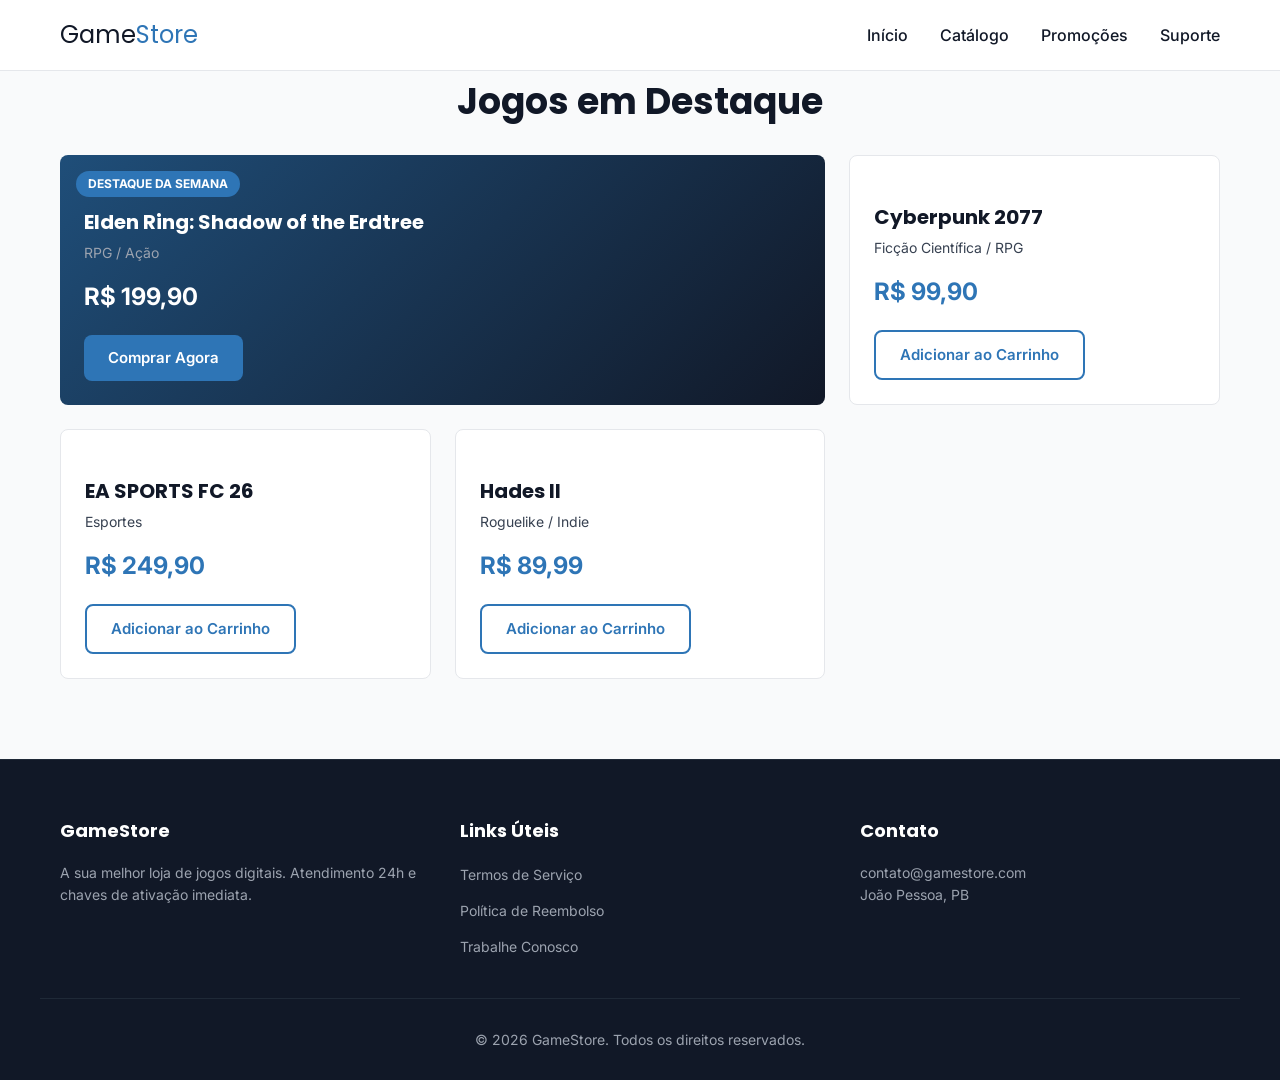
==== index.html @ 24c54e27 "mudei as cores e deixei mais responsivel" ====
<!DOCTYPE html>
<html lang="pt-BR">

<head>
    <meta charset="UTF-8">
    <meta name="viewport" content="width=device-width, initial-scale=1.0">
    <title>GameStore | Seus Jogos Favoritos</title>

    <link rel="preconnect" href="https://fonts.googleapis.com">
    <link rel="preconnect" href="https://fonts.gstatic.com" crossorigin>
    <link href="https://fonts.googleapis.com/css2?family=Inter:wght@400;500;700&family=Poppins:wght@700&display=swap"
        rel="stylesheet">

    <link rel="stylesheet" href="css/variables.css">
    <link rel="stylesheet" href="css/reset.css">
    <link rel="stylesheet" href="css/base.css">
    <link rel="stylesheet" href="css/layout.css">

    <link rel="stylesheet" href="css/components/btn.css">
    <link rel="stylesheet" href="css/components/navbar.css">
    <link rel="stylesheet" href="css/components/card.css">
    <link rel="stylesheet" href="css/components/footer.css">

    <link rel="stylesheet" href="css/utilities.css">
</head>

<body>

    <header class="header">
        <nav class="navbar">
            <a href="#" class="navbar__logo">Game<span>Store</span></a>

            <button class="navbar__toggle" aria-label="Abrir menu" aria-expanded="false">
                <span class="navbar__hamburger"></span>
            </button>

            <ul class="navbar__menu">
                <li class="navbar__item"><a href="#" class="navbar__link">Início</a></li>
                <li class="navbar__item"><a href="#" class="navbar__link">Catálogo</a></li>
                <li class="navbar__item"><a href="#" class="navbar__link">Promoções</a></li>
                <li class="navbar__item"><a href="#Suporte" class="navbar__link">Suporte</a></li>
            </ul>
        </nav>
    </header>

    <main class="main">
        <section class="section">
            <div class="section__container">
                <h2 class="section__title">Jogos em Destaque</h2>

                <div class="cards-grid">
                    <article class="card card--featured">
                        <div class="card__badge">Destaque da Semana</div>
                        <div class="card__content">
                            <img src="" alt="">
                            <h3 class="card__title">Elden Ring: Shadow of the Erdtree</h3>
                            <p class="card__category">RPG / Ação</p>
                            <p class="card__price">R$ 199,90</p>
                            <button class="btn btn--primary">Comprar Agora</button>
                        </div>
                    </article>

                    <article class="card">
                        <div class="card__content">
                            <h3 class="card__title">Cyberpunk 2077</h3>
                            <p class="card__category">Ficção Científica / RPG</p>
                            <p class="card__price">R$ 99,90</p>
                            <button class="btn btn--outline">Adicionar ao Carrinho</button>
                        </div>
                    </article>

                    <article class="card">
                        <div class="card__content">
                            <h3 class="card__title">EA SPORTS FC 26</h3>
                            <p class="card__category">Esportes</p>
                            <p class="card__price">R$ 249,90</p>
                            <button class="btn btn--outline">Adicionar ao Carrinho</button>
                        </div>
                    </article>

                    <article class="card">
                        <div class="card__content">
                            <h3 class="card__title">Hades II</h3>
                            <p class="card__category">Roguelike / Indie</p>
                            <p class="card__price">R$ 89,99</p>
                            <button class="btn btn--outline">Adicionar ao Carrinho</button>
                        </div>
                    </article>
                </div>
            </div>
        </section>
    </main>

    <footer class="footer">
        <div class="footer__container">
            <div class="footer__col">
                <h4 class="footer__title">GameStore</h4>
                <p class="footer__text">A sua melhor loja de jogos digitais. Atendimento 24h e chaves de ativação
                    imediata.</p>
            </div>
            <div class="footer__col">
                <h4 class="footer__title">Links Úteis</h4>
                <ul class="footer__list">
                    <li><a href="#" class="footer__link">Termos de Serviço</a></li>
                    <li><a href="#" class="footer__link">Política de Reembolso</a></li>
                    <li><a href="#" class="footer__link">Trabalhe Conosco</a></li>
                </ul>
            </div>
            <div id="Suporte" class="footer__col">
                <h4 class="footer__title">Contato</h4>
                <p class="footer__text">contato@gamestore.com</p>
                <p class="footer__text">João Pessoa, PB</p>
            </div>
        </div>
        <div class="footer__bottom">
            <p class="footer__copyright">&copy; <span id="year"></span> GameStore. Todos os direitos reservados.</p>
        </div>
    </footer>

    <script src="js/main.js"></script>
</body>

</html>
---- css/variables.css ----
:root {
    /* Cores Globais e Tokens de Design */
    --color-primary-500: #2E75B6;
    --color-primary-600: #1F4E79;
    --color-dark: #111827;
    --color-gray-100: #F9FAFB;
    --color-gray-200: #E5E7EB;
    --color-gray-700: #374151;
    --color-gray-400: #9CA3AF;
    
    /* Mapeamento Semântico (Default Light) */
    --color-bg-primary: #FFFFFF;
    --color-bg-secondary: var(--color-gray-100);
    --color-text-primary: var(--color-dark);
    --color-text-secondary: var(--color-gray-700);
    --color-border: var(--color-gray-200);
    
    /* Tipografia */
    --font-primary: 'Inter', sans-serif;
    --font-title: 'Poppins', sans-serif;
    
    /* Transições e Bordas */
    --radius-md: 8px;
    --transition-smooth: cubic-bezier(0.4, 0, 0.2, 1);
}

/* Suporte Automático ao Dark Mode */
@media (prefers-color-scheme: dark) {
    :root {
        --color-bg-primary: #111827;
        --color-bg-secondary: #1F2937;
        --color-text-primary: #F9FAFB;
        --color-text-secondary: #9CA3AF;
        --color-border: #374151;
    }
}
---- css/base.css ----
body {
    font-family: var(--font-primary);
    font-size: 1.6rem; /* 16px estável */
    line-height: 1.5;
}

h1, h2, h3, h4 {
    font-family: var(--font-title);
    font-weight: 700;
    line-height: 1.2;
}

.section {
    padding-block: clamp(4rem, 8vw, 8rem);
    background-color: var(--color-bg-secondary);
}

.section__title {
    font-size: clamp(2.4rem, 4vw, 3.6rem);
    margin-bottom: 3.2rem;
    text-align: center;
}
---- css/layout.css ----
/* Container de centralização */
.section__container {
    max-width: 1200px;
    margin-inline: auto;
    padding-inline: 2rem;
}

/* Grid Responsivo Mobile-First  */
.cards-grid {
    display: grid;
    grid-template-columns: 1fr;
    gap: 2.4rem;
}


@media (min-width: 768px) {
    .cards-grid {
        grid-template-columns: repeat(2, 1fr);
    }
}


@media (min-width: 1024px) {
    .cards-grid {
        grid-template-columns: repeat(3, 1fr);
    }
    
    /* Card em Destaque expande por 2 colunas no desktop */
    .card--featured {
        grid-column: span 2;
    }
}
---- css/components/btn.css ----
.btn {
    display: inline-block;
    padding: 1.2rem 2.4rem;
    font-size: 1.5rem;
    font-weight: 600;
    border-radius: var(--radius-md);
    cursor: pointer;
    text-align: center;
    transition: background-color 0.2s, transform 0.1s;
}

.btn:active {
    transform: scale(0.98);
}

/* Garantia de Acessibilidade Visual */
.btn:focus-visible {
    outline: 3px solid var(--color-primary-500);
    outline-offset: 2px;
}

/* Variante Primária */
.btn--primary {
    background-color: var(--color-primary-500);
    color: #FFFFFF;
}

.btn--primary:hover {
    background-color: var(--color-primary-600);
}

/* Variante Outline */
.btn--outline {
    border: 2px solid var(--color-primary-500);
    color: var(--color-primary-500);
}

.btn--outline:hover {
    background-color: var(--color-primary-500);
    color: #FFFFFF;
}
---- css/components/navbar.css ----
.header {
    position: fixed;
    top: 0;
    left: 0;
    width: 100%;
    z-index: 1000;
    background-color: var(--color-bg-primary);
    border-bottom: 1px solid var(--color-border);
    transition: padding 0.3s var(--transition-smooth), box-shadow 0.3s var(--transition-smooth);
}

/* Desafio Extra: Classe injetada no Scroll */
.header--scrolled {
    padding-block: 0.5rem;
    box-shadow: 0 10px 15px -3px rgba(0, 0, 0, 0.1);
}

.navbar {
    display: flex;
    justify-content: space-between;
    align-items: center;
    max-width: 1200px;
    height: 7rem;
    margin-inline: auto;
    padding-inline: 2rem;
}

.navbar__logo {
    font-family: var(--font-title);
    font-size: 2.4rem;
    color: var(--color-text-primary);
}

.navbar__logo span {
    color: var(--color-primary-500);
}

/* Menu Mobile em Estado Inicial Invisível */
.navbar__menu {
    position: absolute;
    top: 7rem;
    left: 0;
    width: 100%;
    background-color: var(--color-bg-primary);
    border-bottom: 1px solid var(--color-border);
    display: none;
    flex-direction: column;
    padding: 2rem;
    gap: 2rem;
}

/* Injeção via JS */
.navbar__menu--active {
    display: flex;
}

.navbar__link {
    font-weight: 500;
    font-size: 1.6rem;
    transition: color 0.2s;
}

.navbar__link:hover {
    color: var(--color-primary-500);
}

/* Botão Hamburger */
.navbar__toggle {
    display: block;
    cursor: pointer;
    padding: 1rem;
}

.navbar__hamburger {
    display: block;
    width: 24px;
    height: 2px;
    background-color: var(--color-text-primary);
    position: relative;
}

.navbar__hamburger::before,
.navbar__hamburger::after {
    content: '';
    position: absolute;
    width: 24px;
    height: 2px;
    background-color: var(--color-text-primary);
    left: 0;
}

.navbar__hamburger::before { top: -6px; }
.navbar__hamburger::after { top: 6px; }

/* Desktop Switch */
@media (min-width: 768px) {
    .navbar__toggle {
        display: none;
    }
    
    .navbar__menu {
        position: static;
        display: flex;
        flex-direction: row;
        width: auto;
        padding: 0;
        border: none;
        gap: 3.2rem;
    }
}
---- css/components/card.css ----
.card {
    background-color: var(--color-bg-primary);
    border: 1px solid var(--color-border);
    border-radius: var(--radius-md);
    padding: 2.4rem;
    position: relative;
    display: flex;
    flex-direction: column;
    justify-content: flex-end;
    min-height: 25rem;
    transition: transform 0.3s var(--transition-smooth), box-shadow 0.3s var(--transition-smooth);
}

.card:hover {
    transform: translateY(-5px);
    box-shadow: 0 20px 25px -5px rgba(0, 0, 0, 0.1), 0 10px 10px -5px rgba(0, 0, 0, 0.04);
}

/* Variante de Destaque */
.card--featured {
    background: linear-gradient(135deg, var(--color-primary-600), var(--color-dark));
    color: #FFFFFF;
    border: none;
}

.card__badge {
    position: absolute;
    top: 1.6rem;
    left: 1.6rem;
    background-color: var(--color-primary-500);
    color: #FFFFFF;
    padding: 0.4rem 1.2rem;
    font-size: 1.2rem;
    font-weight: 700;
    border-radius: 50px;
    text-transform: uppercase;
}

.card__title {
    font-size: 2rem;
    margin-bottom: 0.8rem;
}

.card__category {
    font-size: 1.4rem;
    color: var(--color-text-secondary);
    margin-bottom: 1.6rem;
}

.card--featured .card__category {
    color: var(--color-gray-400);
}

.card__price {
    font-size: 2.4rem;
    font-weight: 700;
    color: var(--color-primary-500);
    margin-bottom: 2rem;
}

.card--featured .card__price {
    color: #FFFFFF;
}
---- css/components/footer.css ----
.footer {
    background-color: #111827;
    color: var(--color-gray-400);
    padding-top: 6rem;
    padding-bottom: 3rem;
    border-top: 1px solid #1F2937;
}

.footer__container {
    display: grid;
    grid-template-columns: 1fr;
    gap: 4rem;
    max-width: 1200px;
    margin-inline: auto;
    padding-inline: 2rem;
    margin-bottom: 4rem;
}

.footer__title {
    color: #FFFFFF;
    font-size: 1.8rem;
    margin-bottom: 2rem;
}

.footer__text {
    font-size: 1.4rem;
    line-height: 1.6;
}

.footer__list {
    display: flex;
    flex-direction: column;
    gap: 1.2rem;
}

.footer__link {
    font-size: 1.4rem;
    transition: color 0.2s;
}

.footer__link:hover {
    color: #FFFFFF;
}

.footer__bottom {
    max-width: 1200px;
    margin-inline: auto;
    padding-inline: 2rem;
    padding-top: 3rem;
    border-top: 1px solid #1F2937;
    text-align: center;
    font-size: 1.4rem;
}

/* Distribuição Horizontal a partir do Tablet */
@media (min-width: 768px) {
    .footer__container {
        grid-template-columns: repeat(3, 1fr);
    }
}
---- css/utilities.css ----
.u-margin-bottom-sm { margin-bottom: 1.6rem ; }
.u-margin-bottom-md { margin-bottom: 3.2rem ; }
.u-text-center { text-align: center ; }
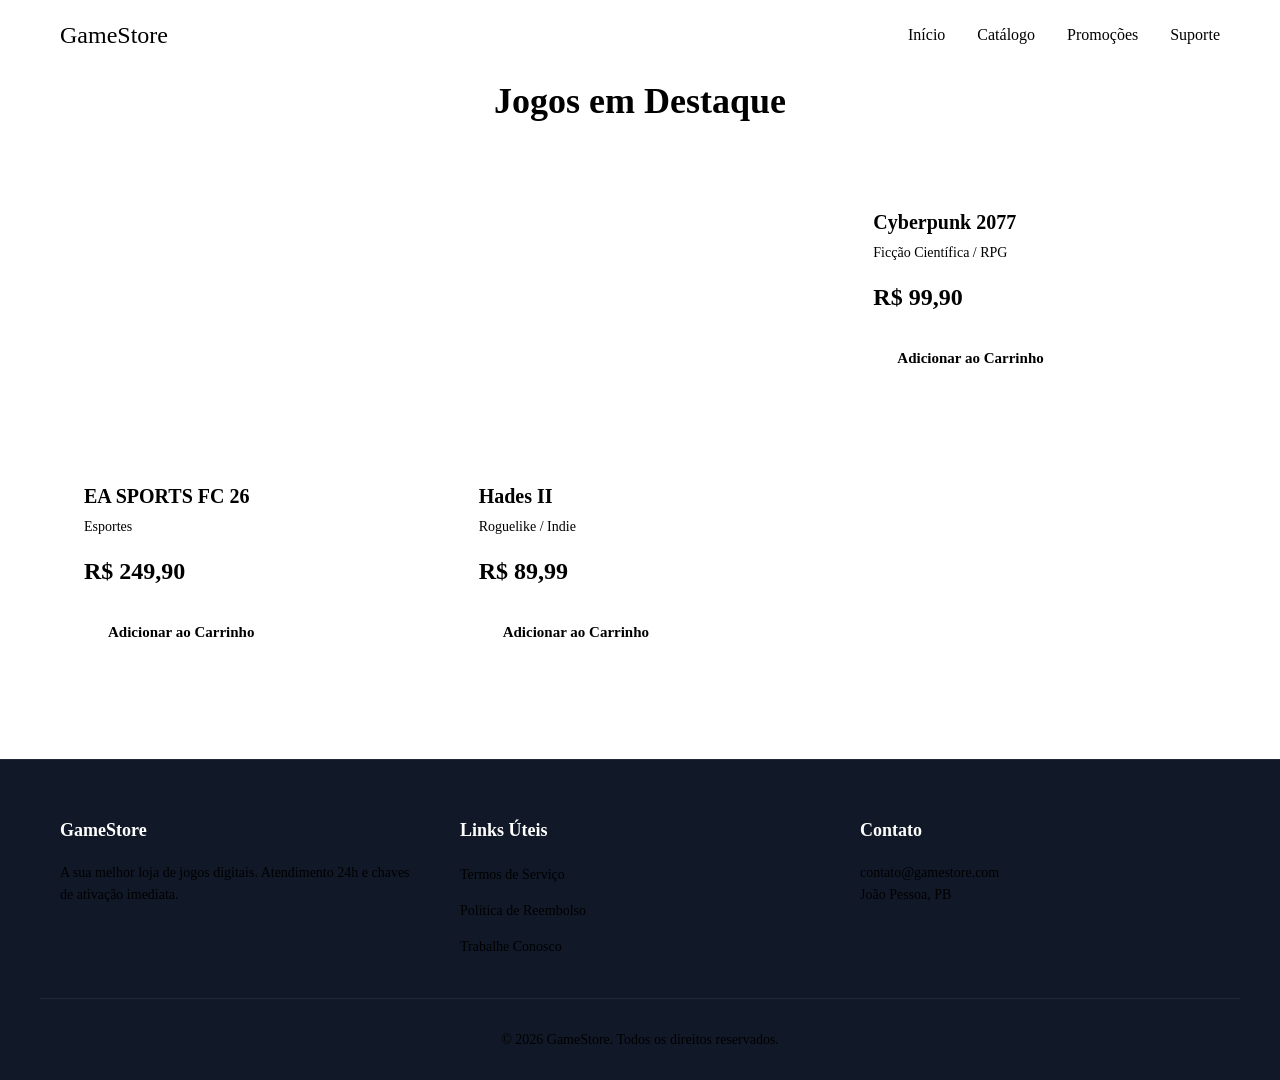
==== commit 14aefe47: "modulariza variáveis CSS em arquivos de design tokens" ====
--- a/index.html
+++ b/index.html
@@ -11,7 +11,7 @@
     <link href="https://fonts.googleapis.com/css2?family=Inter:wght@400;500;700&family=Poppins:wght@700&display=swap"
         rel="stylesheet">
 
-    <link rel="stylesheet" href="css/variables.css">
+    
     <link rel="stylesheet" href="css/reset.css">
     <link rel="stylesheet" href="css/base.css">
     <link rel="stylesheet" href="css/layout.css">
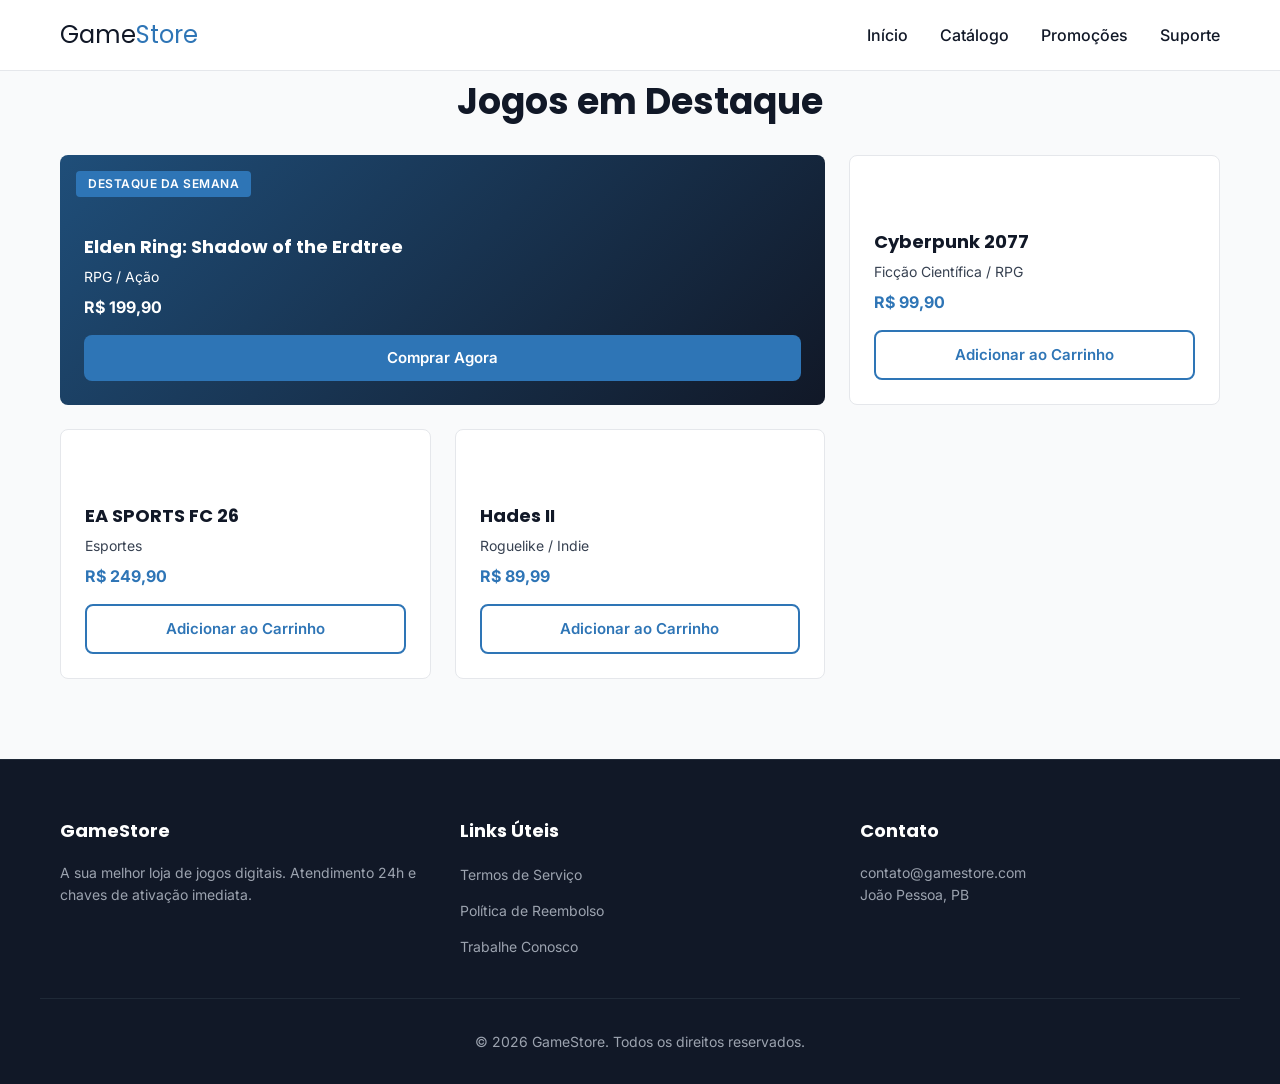
==== commit 20d995ed: "layout do  css refatorado" ====
--- a/index.html
+++ b/index.html
@@ -1,35 +1,32 @@
 <!DOCTYPE html>
 <html lang="pt-BR">
-
 <head>
     <meta charset="UTF-8">
     <meta name="viewport" content="width=device-width, initial-scale=1.0">
     <title>GameStore | Seus Jogos Favoritos</title>
-
+    
     <link rel="preconnect" href="https://fonts.googleapis.com">
     <link rel="preconnect" href="https://fonts.gstatic.com" crossorigin>
-    <link href="https://fonts.googleapis.com/css2?family=Inter:wght@400;500;700&family=Poppins:wght@700&display=swap"
-        rel="stylesheet">
+    <link href="https://fonts.googleapis.com/css2?family=Inter:wght@400;500;700&family=Poppins:wght@700&display=swap" rel="stylesheet">
 
-    
+    <link rel="stylesheet" href="css/variables.css">
     <link rel="stylesheet" href="css/reset.css">
     <link rel="stylesheet" href="css/base.css">
     <link rel="stylesheet" href="css/layout.css">
-
+    
     <link rel="stylesheet" href="css/components/btn.css">
     <link rel="stylesheet" href="css/components/navbar.css">
     <link rel="stylesheet" href="css/components/card.css">
     <link rel="stylesheet" href="css/components/footer.css">
-
+    
     <link rel="stylesheet" href="css/utilities.css">
 </head>
-
 <body>
 
     <header class="header">
         <nav class="navbar">
             <a href="#" class="navbar__logo">Game<span>Store</span></a>
-
+            
             <button class="navbar__toggle" aria-label="Abrir menu" aria-expanded="false">
                 <span class="navbar__hamburger"></span>
             </button>
@@ -47,12 +44,11 @@
         <section class="section">
             <div class="section__container">
                 <h2 class="section__title">Jogos em Destaque</h2>
-
+                
                 <div class="cards-grid">
                     <article class="card card--featured">
                         <div class="card__badge">Destaque da Semana</div>
                         <div class="card__content">
-                            <img src="" alt="">
                             <h3 class="card__title">Elden Ring: Shadow of the Erdtree</h3>
                             <p class="card__category">RPG / Ação</p>
                             <p class="card__price">R$ 199,90</p>
@@ -95,8 +91,7 @@
         <div class="footer__container">
             <div class="footer__col">
                 <h4 class="footer__title">GameStore</h4>
-                <p class="footer__text">A sua melhor loja de jogos digitais. Atendimento 24h e chaves de ativação
-                    imediata.</p>
+                <p class="footer__text">A sua melhor loja de jogos digitais. Atendimento 24h e chaves de ativação imediata.</p>
             </div>
             <div class="footer__col">
                 <h4 class="footer__title">Links Úteis</h4>
@@ -119,5 +114,4 @@
 
     <script src="js/main.js"></script>
 </body>
-
 </html>
--- a/css/variables.css
+++ b/css/variables.css
@@ -0,0 +1,82 @@
+
+
+:root {
+    /* --- TOKENS PRIMITIVOS (Uso Interno) --- */
+    --_color-blue-500: #2E75B6;
+    --_color-blue-600: #1F4E79;
+    --_color-dark-900: #111827;
+    --_color-dark-800: #1F2937;
+    
+    --_color-gray-100: #F9FAFB;
+    --_color-gray-200: #E5E7EB;
+    --_color-gray-400: #9CA3AF;
+    --_color-gray-700: #374151;
+    --_color-white: #FFFFFF;
+    
+    /* Escala de Raios de Borda (Border Radius) */
+    --_radius-sm: 4px;
+    --_radius-md: 8px;
+    --_radius-lg: 12px;
+
+    /* Transição Base */
+    --_transition-smooth: cubic-bezier(0.4, 0, 0.2, 1);
+
+
+    /* --- TOKENS SEMÂNTICOS (Contratos Visuais) --- */
+    
+    /* Cores de Marca e Ação */
+    --color-primary: var(--_color-blue-500);
+    --color-primary-hover: var(--_color-blue-600);
+    
+    /* Cores de Superfície (Backgrounds) */
+    --color-bg-primary: var(--_color-white);
+    --color-bg-secondary: var(--_color-gray-100);
+    --color-bg-footer: var(--_color-dark-900);
+    
+    /* Cores de Texto */
+    --color-text-primary: var(--_color-dark-900);
+    --color-text-secondary: var(--_color-gray-700);
+    --color-text-muted: var(--_color-gray-400);
+    --color-text-light: var(--_color-white);
+    
+    /* Elementos Visuais Globais */
+    --color-border: var(--_color-gray-200);
+    --color-border-footer: var(--_color-dark-800);
+    --radius-default: var(--_radius-md);
+    --radius-badge: var(--_radius-sm);
+    --transition-global: var(--_transition-smooth);
+
+
+    /* --- TOKENS DE ESPAÇAMENTO (Ritmo Baseado em 4px/8px) --- */
+    --space-1: 0.4rem;  /* 4px */
+    --space-2: 0.8rem;  /* 8px */
+    --space-3: 1.2rem;  /* 12px */
+    --space-4: 1.6rem;  /* 16px */
+    --space-5: 2.0rem;  /* 20px */
+    --space-6: 2.4rem;  /* 24px */
+    --space-8: 3.2rem;  /* 32px */
+    --space-10: 4.0rem; /* 40px */
+    --space-15: 6.0rem; /* 60px */
+
+
+    /* --- TOKENS DE TIPOGRAFIA --- */
+    --font-primary: 'Inter', sans-serif;
+    --font-title: 'Poppins', sans-serif;
+    
+    --font-size-xs: 1.2rem;
+    --font-size-sm: 1.4rem;
+    --font-size-base: 1.6rem;
+    --font-size-md: 1.8rem;
+    --font-size-lg: 2.4rem;
+}
+
+/* Suporte ao Dark Mode Automatizado via Tokens Semânticos */
+@media (prefers-color-scheme: dark) {
+    :root {
+        --color-bg-primary: var(--_color-dark-900);
+        --color-bg-secondary: var(--_color-dark-800);
+        --color-text-primary: var(--_color-gray-100);
+        --color-text-secondary: var(--_color-gray-400);
+        --color-border: var(--_color-gray-700);
+    }
+}
--- a/css/base.css
+++ b/css/base.css
@@ -1,6 +1,6 @@
 body {
     font-family: var(--font-primary);
-    font-size: 1.6rem; /* 16px estável */
+    font-size: var(--font-size-base);
     line-height: 1.5;
 }
 
@@ -17,6 +17,6 @@
 
 .section__title {
     font-size: clamp(2.4rem, 4vw, 3.6rem);
-    margin-bottom: 3.2rem;
+    margin-bottom: var(--space-8);
     text-align: center;
 }
--- a/css/layout.css
+++ b/css/layout.css
@@ -2,30 +2,30 @@
 .section__container {
     max-width: 1200px;
     margin-inline: auto;
-    padding-inline: 2rem;
+    padding-inline: var(--space-5);
 }
 
-/* Grid Responsivo Mobile-First  */
+/* Grid Responsivo Mobile-First */
 .cards-grid {
     display: grid;
     grid-template-columns: 1fr;
-    gap: 2.4rem;
+    gap: var(--space-6);
 }
 
-
+/* Tablet (>= 768px) */
 @media (min-width: 768px) {
     .cards-grid {
         grid-template-columns: repeat(2, 1fr);
     }
 }
 
-
+/* Desktop (>= 1024px) */
 @media (min-width: 1024px) {
     .cards-grid {
         grid-template-columns: repeat(3, 1fr);
     }
     
-    /* Card em Destaque expande por 2 colunas no desktop */
+    /* Card em Destaque expande por 2 colunas apenas no desktop */
     .card--featured {
         grid-column: span 2;
     }
--- a/css/components/btn.css
+++ b/css/components/btn.css
@@ -1,9 +1,9 @@
 .btn {
     display: inline-block;
-    padding: 1.2rem 2.4rem;
+    padding: var(--space-3) var(--space-6);
     font-size: 1.5rem;
     font-weight: 600;
-    border-radius: var(--radius-md);
+    border-radius: var(--radius-default);
     cursor: pointer;
     text-align: center;
     transition: background-color 0.2s, transform 0.1s;
@@ -15,27 +15,27 @@
 
 /* Garantia de Acessibilidade Visual */
 .btn:focus-visible {
-    outline: 3px solid var(--color-primary-500);
+    outline: 3px solid var(--color-primary);
     outline-offset: 2px;
 }
 
 /* Variante Primária */
 .btn--primary {
-    background-color: var(--color-primary-500);
-    color: #FFFFFF;
+    background-color: var(--color-primary);
+    color: var(--color-text-light);
 }
 
 .btn--primary:hover {
-    background-color: var(--color-primary-600);
+    background-color: var(--color-primary-hover);
 }
 
 /* Variante Outline */
 .btn--outline {
-    border: 2px solid var(--color-primary-500);
-    color: var(--color-primary-500);
+    border: 2px solid var(--color-primary);
+    color: var(--color-primary);
 }
 
 .btn--outline:hover {
-    background-color: var(--color-primary-500);
-    color: #FFFFFF;
+    background-color: var(--color-primary);
+    color: var(--color-text-light);
 }
--- a/css/components/navbar.css
+++ b/css/components/navbar.css
@@ -6,12 +6,11 @@
     z-index: 1000;
     background-color: var(--color-bg-primary);
     border-bottom: 1px solid var(--color-border);
-    transition: padding 0.3s var(--transition-smooth), box-shadow 0.3s var(--transition-smooth);
+    transition: padding 0.3s var(--transition-global), box-shadow 0.3s var(--transition-global);
 }
 
-/* Desafio Extra: Classe injetada no Scroll */
 .header--scrolled {
-    padding-block: 0.5rem;
+    padding-block: var(--space-1);
     box-shadow: 0 10px 15px -3px rgba(0, 0, 0, 0.1);
 }
 
@@ -22,20 +21,19 @@
     max-width: 1200px;
     height: 7rem;
     margin-inline: auto;
-    padding-inline: 2rem;
+    padding-inline: var(--space-5);
 }
 
 .navbar__logo {
     font-family: var(--font-title);
-    font-size: 2.4rem;
+    font-size: var(--font-size-lg);
     color: var(--color-text-primary);
 }
 
 .navbar__logo span {
-    color: var(--color-primary-500);
+    color: var(--color-primary);
 }
 
-/* Menu Mobile em Estado Inicial Invisível */
 .navbar__menu {
     position: absolute;
     top: 7rem;
@@ -45,30 +43,28 @@
     border-bottom: 1px solid var(--color-border);
     display: none;
     flex-direction: column;
-    padding: 2rem;
-    gap: 2rem;
+    padding: var(--space-5);
+    gap: var(--space-5);
 }
 
-/* Injeção via JS */
 .navbar__menu--active {
     display: flex;
 }
 
 .navbar__link {
     font-weight: 500;
-    font-size: 1.6rem;
+    font-size: var(--font-size-base);
     transition: color 0.2s;
 }
 
 .navbar__link:hover {
-    color: var(--color-primary-500);
+    color: var(--color-primary);
 }
 
-/* Botão Hamburger */
 .navbar__toggle {
     display: block;
     cursor: pointer;
-    padding: 1rem;
+    padding: var(--space-2);
 }
 
 .navbar__hamburger {
@@ -86,13 +82,13 @@
     width: 24px;
     height: 2px;
     background-color: var(--color-text-primary);
-    left: 0;
+    transition: transform 0.2s;
 }
 
-.navbar__hamburger::before { top: -6px; }
-.navbar__hamburger::after { top: 6px; }
+.navbar__hamburger::before { top: -8px; }
+.navbar__hamburger::after { bottom: -8px; }
 
-/* Desktop Switch */
+/* Desktop */
 @media (min-width: 768px) {
     .navbar__toggle {
         display: none;
@@ -103,8 +99,9 @@
         display: flex;
         flex-direction: row;
         width: auto;
+        background-color: transparent;
+        border-bottom: none;
         padding: 0;
-        border: none;
-        gap: 3.2rem;
+        gap: var(--space-8);
     }
 }
--- a/css/components/card.css
+++ b/css/components/card.css
@@ -1,14 +1,14 @@
 .card {
     background-color: var(--color-bg-primary);
     border: 1px solid var(--color-border);
-    border-radius: var(--radius-md);
-    padding: 2.4rem;
+    border-radius: var(--radius-default);
+    padding: var(--space-6);
     position: relative;
     display: flex;
     flex-direction: column;
     justify-content: flex-end;
     min-height: 25rem;
-    transition: transform 0.3s var(--transition-smooth), box-shadow 0.3s var(--transition-smooth);
+    transition: transform 0.3s var(--transition-global), box-shadow 0.3s var(--transition-global);
 }
 
 .card:hover {
@@ -18,46 +18,58 @@
 
 /* Variante de Destaque */
 .card--featured {
-    background: linear-gradient(135deg, var(--color-primary-600), var(--color-dark));
-    color: #FFFFFF;
+    background: linear-gradient(135deg, var(--color-primary-hover), var(--color-text-primary));
+    color: var(--color-text-light);
     border: none;
 }
 
 .card__badge {
     position: absolute;
-    top: 1.6rem;
-    left: 1.6rem;
-    background-color: var(--color-primary-500);
-    color: #FFFFFF;
-    padding: 0.4rem 1.2rem;
-    font-size: 1.2rem;
-    font-weight: 700;
-    border-radius: 50px;
+    top: var(--space-4);
+    left: var(--space-4);
+    background-color: var(--color-primary);
+    color: var(--color-text-light);
+    padding: var(--space-1) var(--space-3);
+    font-size: var(--font-size-xs);
+    font-weight: 600;
+    border-radius: var(--radius-badge);
     text-transform: uppercase;
+    letter-spacing: 0.5px;
+}
+
+.card__content {
+    display: flex;
+    flex-direction: column;
+    gap: var(--space-2);
 }
 
 .card__title {
-    font-size: 2rem;
-    margin-bottom: 0.8rem;
+    font-size: var(--font-size-md);
+    color: inherit;
+}
+
+/* Seletor condicional para ajustar a cor do texto caso o card não seja o destacado */
+.card:not(.card--featured) .card__title {
+    color: var(--color-text-primary);
 }
 
 .card__category {
-    font-size: 1.4rem;
-    color: var(--color-text-secondary);
-    margin-bottom: 1.6rem;
+    font-size: var(--font-size-sm);
 }
 
-.card--featured .card__category {
-    color: var(--color-gray-400);
+.card:not(.card--featured) .card__category {
+    color: var(--color-text-secondary);
 }
 
 .card__price {
-    font-size: 2.4rem;
+    font-size: var(--font-size-base);
     font-weight: 700;
-    color: var(--color-primary-500);
-    margin-bottom: 2rem;
 }
 
-.card--featured .card__price {
-    color: #FFFFFF;
+.card:not(.card--featured) .card__price {
+    color: var(--color-primary);
+}
+
+.card .btn {
+    margin-top: var(--space-2);
 }
--- a/css/components/footer.css
+++ b/css/components/footer.css
@@ -1,58 +1,60 @@
 .footer {
-    background-color: #111827;
-    color: var(--color-gray-400);
-    padding-top: 6rem;
-    padding-bottom: 3rem;
-    border-top: 1px solid #1F2937;
+    background-color: var(--color-bg-footer);
+    color: var(--color-text-muted);
+    padding-top: var(--space-15);
+    padding-bottom: var(--space-8);
+    border-top: 1px solid var(--color-border-footer);
 }
 
 .footer__container {
     display: grid;
     grid-template-columns: 1fr;
-    gap: 4rem;
+    gap: var(--space-10);
     max-width: 1200px;
     margin-inline: auto;
-    padding-inline: 2rem;
-    margin-bottom: 4rem;
+    padding-inline: var(--space-5);
+    margin-bottom: var(--space-10);
 }
 
 .footer__title {
-    color: #FFFFFF;
-    font-size: 1.8rem;
-    margin-bottom: 2rem;
+    color: var(--color-text-light);
+    font-size: var(--font-size-md);
+    margin-bottom: var(--space-5);
 }
 
 .footer__text {
-    font-size: 1.4rem;
+    font-size: var(--font-size-sm);
     line-height: 1.6;
 }
 
 .footer__list {
     display: flex;
     flex-direction: column;
-    gap: 1.2rem;
+    gap: var(--space-3);
 }
 
 .footer__link {
-    font-size: 1.4rem;
+    font-size: var(--font-size-sm);
     transition: color 0.2s;
 }
 
 .footer__link:hover {
-    color: #FFFFFF;
+    color: var(--color-text-light);
 }
 
 .footer__bottom {
     max-width: 1200px;
     margin-inline: auto;
-    padding-inline: 2rem;
-    padding-top: 3rem;
-    border-top: 1px solid #1F2937;
+    padding-inline: var(--space-5);
+    padding-top: var(--space-8);
+    border-top: 1px solid var(--color-border-footer);
     text-align: center;
-    font-size: 1.4rem;
 }
 
-/* Distribuição Horizontal a partir do Tablet */
+.footer__copyright {
+    font-size: var(--font-size-sm);
+}
+
 @media (min-width: 768px) {
     .footer__container {
         grid-template-columns: repeat(3, 1fr);
--- a/css/utilities.css
+++ b/css/utilities.css
@@ -1,3 +1,3 @@
-.u-margin-bottom-sm { margin-bottom: 1.6rem ; }
-.u-margin-bottom-md { margin-bottom: 3.2rem ; }
-.u-text-center { text-align: center ; }+.u-margin-bottom-sm { margin-bottom: var(--space-4) !important; }
+.u-margin-bottom-md { margin-bottom: var(--space-8) !important; }
+.u-text-center { text-align: center !important; }
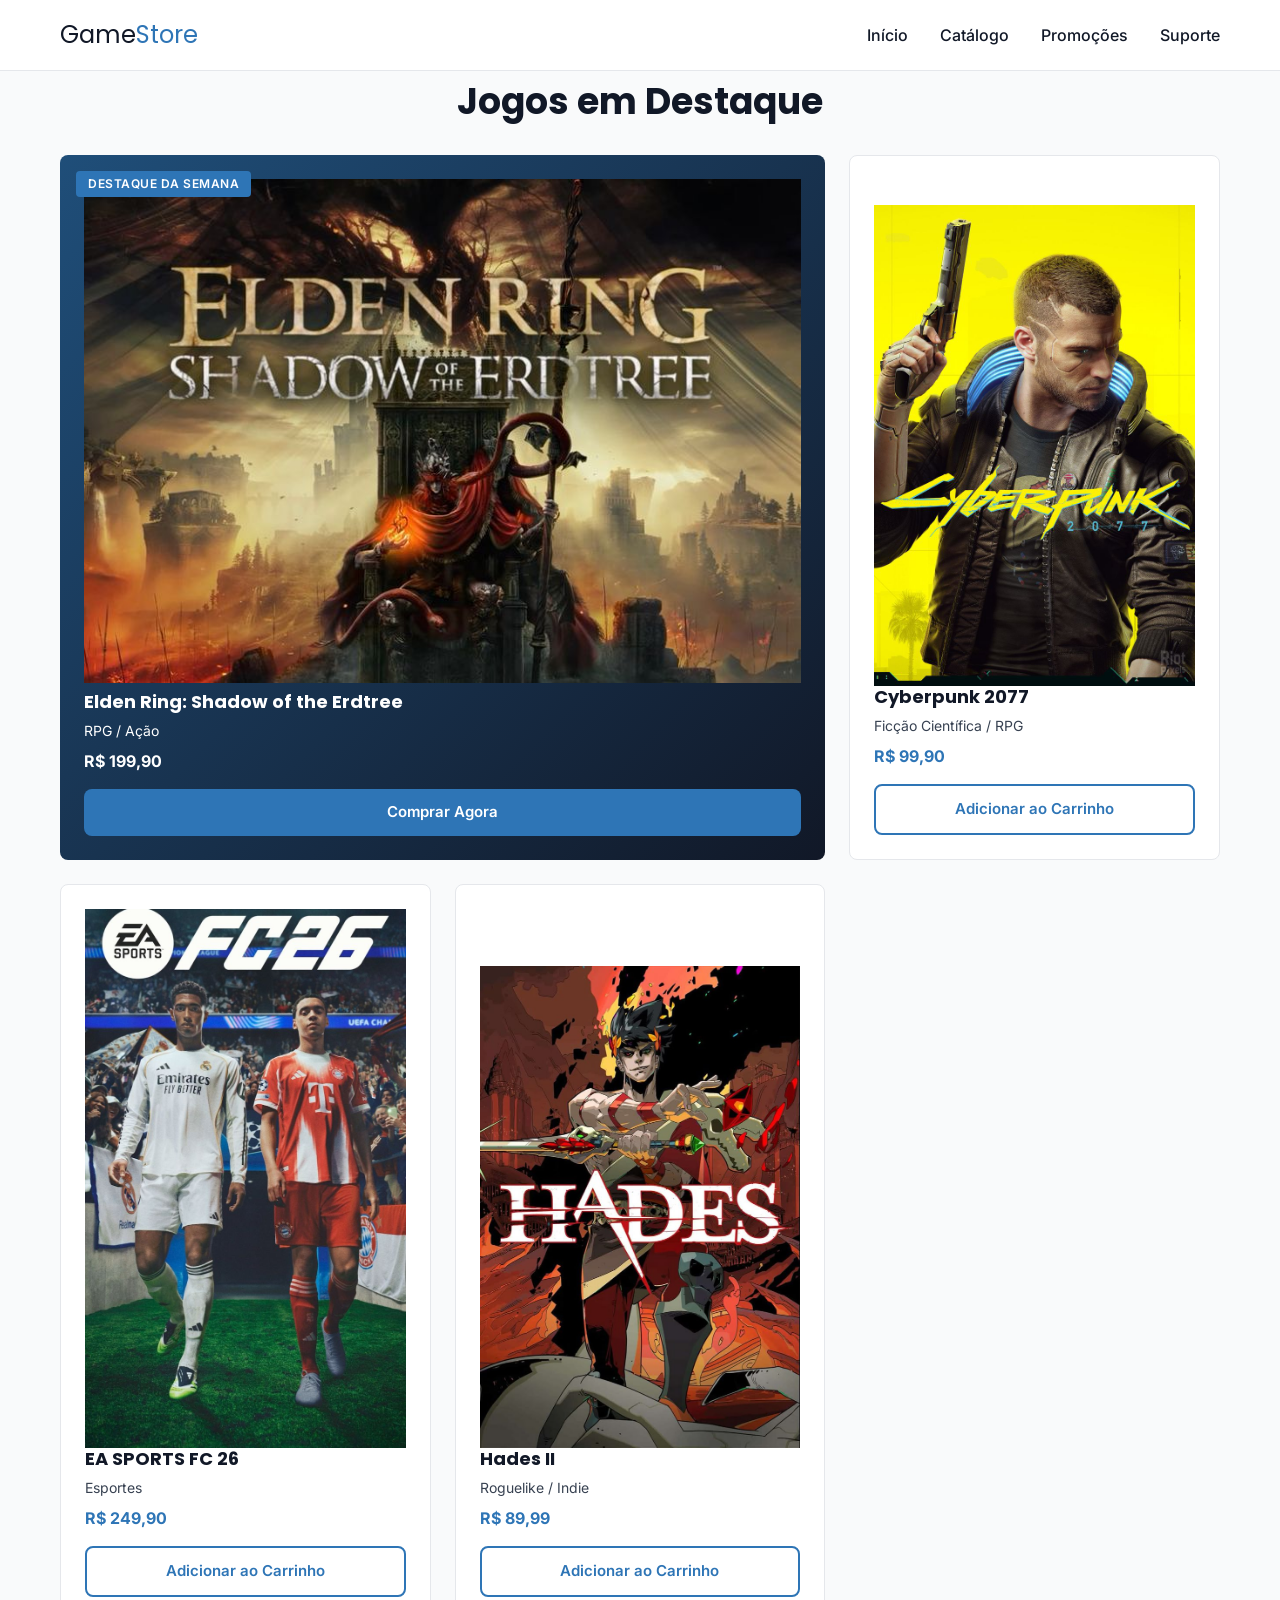
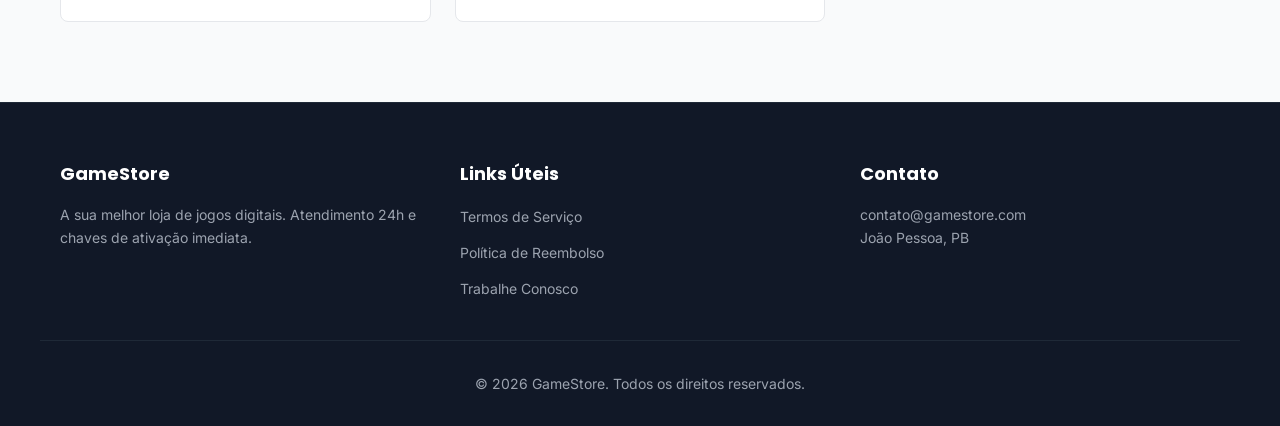
==== commit 49bcd923: "Adiciona as imagens dos cards" ====
--- a/index.html
+++ b/index.html
@@ -1,32 +1,35 @@
 <!DOCTYPE html>
 <html lang="pt-BR">
+
 <head>
     <meta charset="UTF-8">
     <meta name="viewport" content="width=device-width, initial-scale=1.0">
     <title>GameStore | Seus Jogos Favoritos</title>
-    
+
     <link rel="preconnect" href="https://fonts.googleapis.com">
     <link rel="preconnect" href="https://fonts.gstatic.com" crossorigin>
-    <link href="https://fonts.googleapis.com/css2?family=Inter:wght@400;500;700&family=Poppins:wght@700&display=swap" rel="stylesheet">
+    <link href="https://fonts.googleapis.com/css2?family=Inter:wght@400;500;700&family=Poppins:wght@700&display=swap"
+        rel="stylesheet">
 
     <link rel="stylesheet" href="css/variables.css">
     <link rel="stylesheet" href="css/reset.css">
     <link rel="stylesheet" href="css/base.css">
     <link rel="stylesheet" href="css/layout.css">
-    
+
     <link rel="stylesheet" href="css/components/btn.css">
     <link rel="stylesheet" href="css/components/navbar.css">
     <link rel="stylesheet" href="css/components/card.css">
     <link rel="stylesheet" href="css/components/footer.css">
-    
+
     <link rel="stylesheet" href="css/utilities.css">
 </head>
+
 <body>
 
     <header class="header">
         <nav class="navbar">
             <a href="#" class="navbar__logo">Game<span>Store</span></a>
-            
+
             <button class="navbar__toggle" aria-label="Abrir menu" aria-expanded="false">
                 <span class="navbar__hamburger"></span>
             </button>
@@ -44,11 +47,13 @@
         <section class="section">
             <div class="section__container">
                 <h2 class="section__title">Jogos em Destaque</h2>
-                
+
                 <div class="cards-grid">
                     <article class="card card--featured">
                         <div class="card__badge">Destaque da Semana</div>
+                        <img src="imagens/Shadow of the Erdtree (trailer).jpg" alt="Capa do Jogo Shadow">
                         <div class="card__content">
+                            <img src="" alt="">
                             <h3 class="card__title">Elden Ring: Shadow of the Erdtree</h3>
                             <p class="card__category">RPG / Ação</p>
                             <p class="card__price">R$ 199,90</p>
@@ -57,6 +62,7 @@
                     </article>
 
                     <article class="card">
+                         <img src="imagens/Cyberpunk 2077 (PC).jpg" alt="Capa do Jogo Cyberpunk 2077">
                         <div class="card__content">
                             <h3 class="card__title">Cyberpunk 2077</h3>
                             <p class="card__category">Ficção Científica / RPG</p>
@@ -66,6 +72,7 @@
                     </article>
 
                     <article class="card">
+                         <img src="imagens/download (1).jpg" alt="Capa do Jogo Eafc 26">
                         <div class="card__content">
                             <h3 class="card__title">EA SPORTS FC 26</h3>
                             <p class="card__category">Esportes</p>
@@ -75,6 +82,7 @@
                     </article>
 
                     <article class="card">
+                        <img src="imagens/Hades Poster.jpg" alt="Capa do Jogo Hades II">
                         <div class="card__content">
                             <h3 class="card__title">Hades II</h3>
                             <p class="card__category">Roguelike / Indie</p>
@@ -91,7 +99,8 @@
         <div class="footer__container">
             <div class="footer__col">
                 <h4 class="footer__title">GameStore</h4>
-                <p class="footer__text">A sua melhor loja de jogos digitais. Atendimento 24h e chaves de ativação imediata.</p>
+                <p class="footer__text">A sua melhor loja de jogos digitais. Atendimento 24h e chaves de ativação
+                    imediata.</p>
             </div>
             <div class="footer__col">
                 <h4 class="footer__title">Links Úteis</h4>
@@ -114,4 +123,5 @@
 
     <script src="js/main.js"></script>
 </body>
+
 </html>
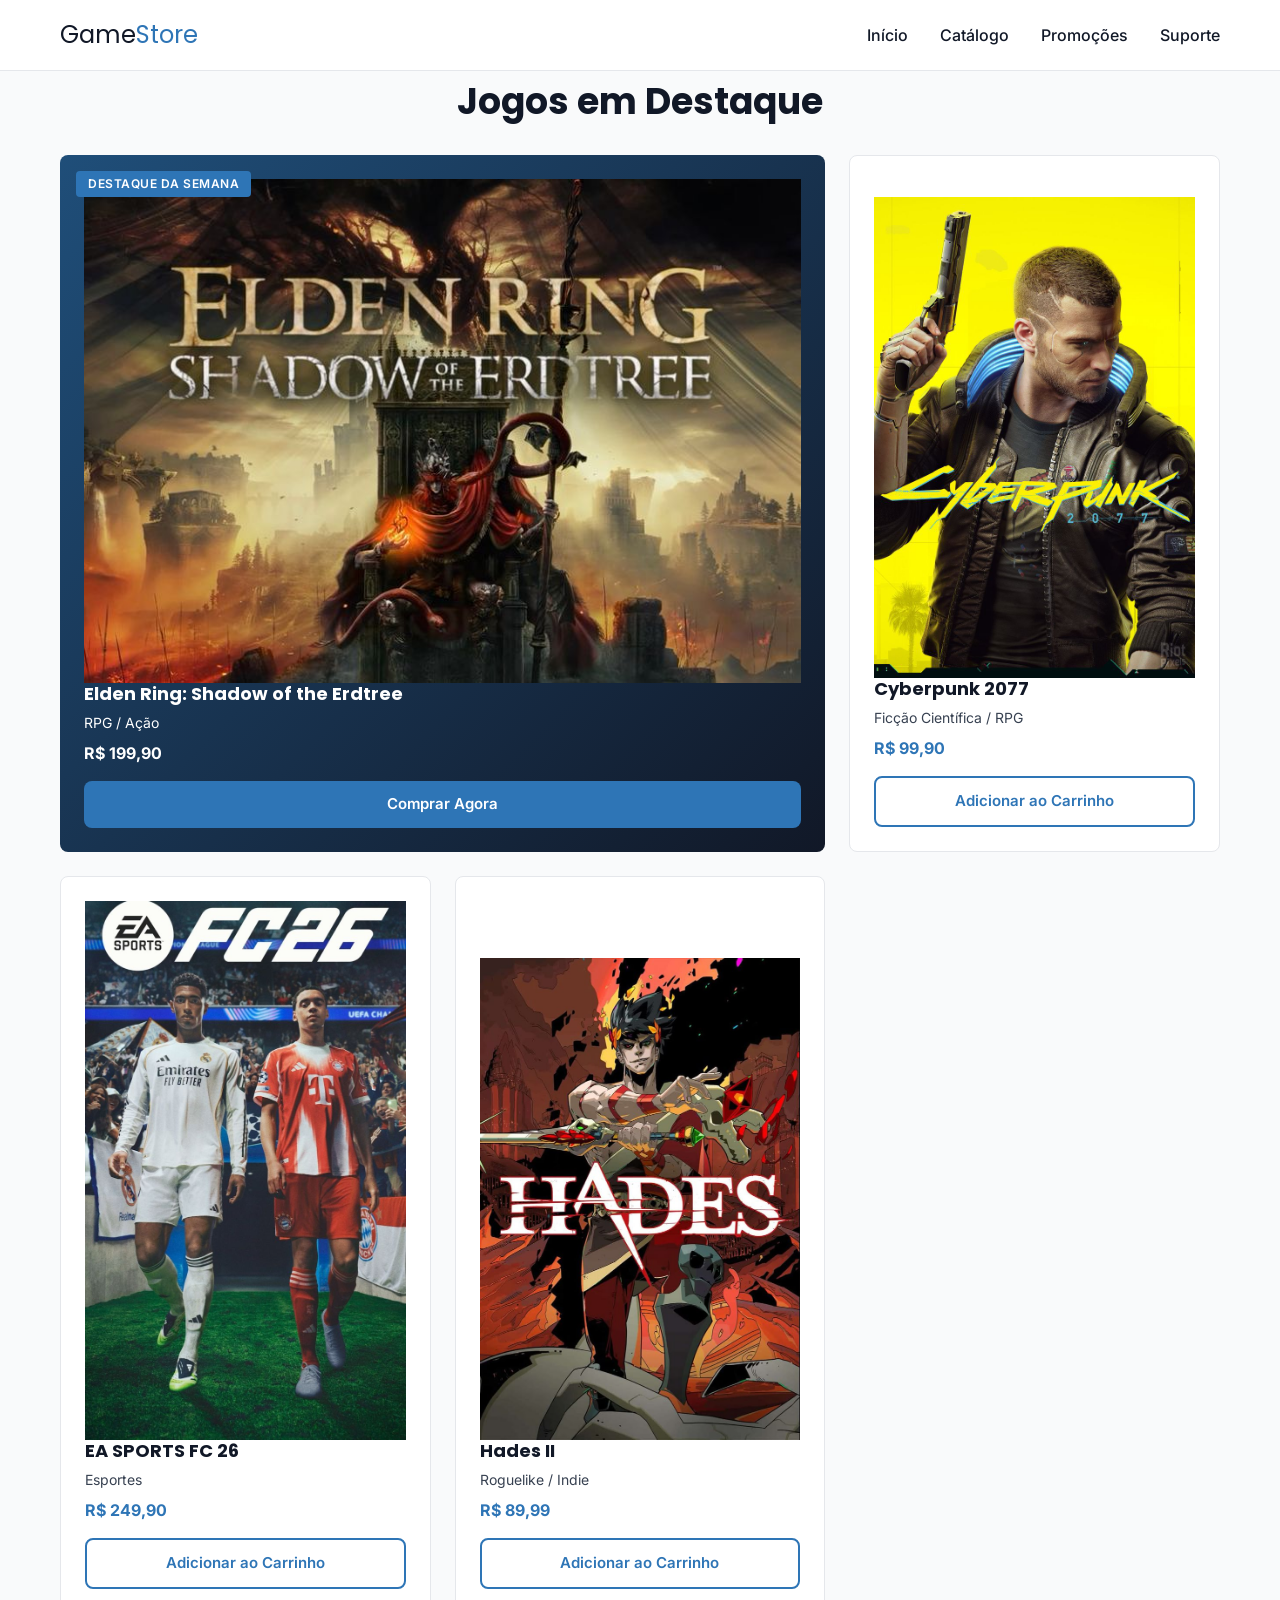
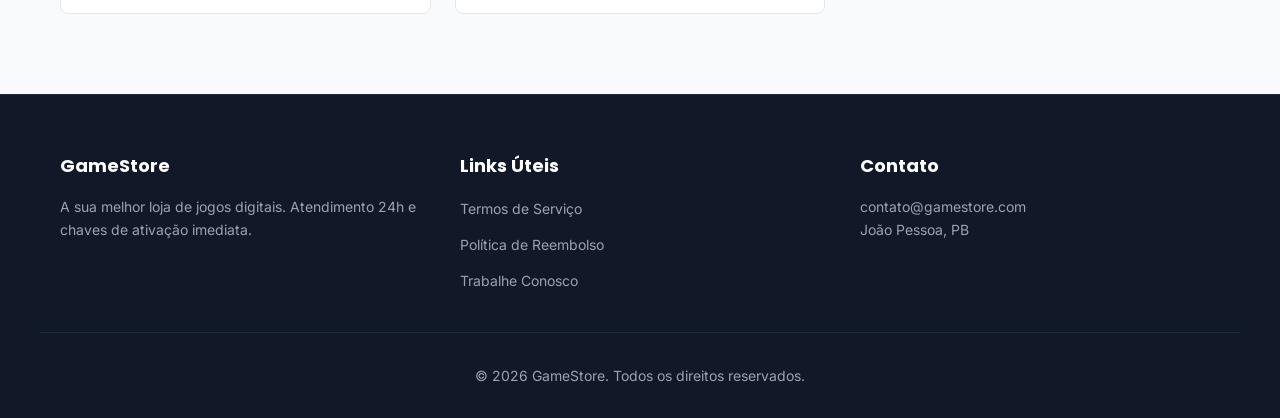
==== commit c94a6bc5: "Merge branch 'main' of https://github.com/VictorSillvaa/Conversor-de-Unidades" ====
--- a/index.html
+++ b/index.html
@@ -1,35 +1,32 @@
 <!DOCTYPE html>
 <html lang="pt-BR">
-
 <head>
     <meta charset="UTF-8">
     <meta name="viewport" content="width=device-width, initial-scale=1.0">
     <title>GameStore | Seus Jogos Favoritos</title>
-
+    
     <link rel="preconnect" href="https://fonts.googleapis.com">
     <link rel="preconnect" href="https://fonts.gstatic.com" crossorigin>
-    <link href="https://fonts.googleapis.com/css2?family=Inter:wght@400;500;700&family=Poppins:wght@700&display=swap"
-        rel="stylesheet">
+    <link href="https://fonts.googleapis.com/css2?family=Inter:wght@400;500;700&family=Poppins:wght@700&display=swap" rel="stylesheet">
 
     <link rel="stylesheet" href="css/variables.css">
     <link rel="stylesheet" href="css/reset.css">
     <link rel="stylesheet" href="css/base.css">
     <link rel="stylesheet" href="css/layout.css">
-
+    
     <link rel="stylesheet" href="css/components/btn.css">
     <link rel="stylesheet" href="css/components/navbar.css">
     <link rel="stylesheet" href="css/components/card.css">
     <link rel="stylesheet" href="css/components/footer.css">
-
+    
     <link rel="stylesheet" href="css/utilities.css">
 </head>
-
 <body>
 
     <header class="header">
         <nav class="navbar">
             <a href="#" class="navbar__logo">Game<span>Store</span></a>
-
+            
             <button class="navbar__toggle" aria-label="Abrir menu" aria-expanded="false">
                 <span class="navbar__hamburger"></span>
             </button>
@@ -47,13 +44,12 @@
         <section class="section">
             <div class="section__container">
                 <h2 class="section__title">Jogos em Destaque</h2>
-
+                
                 <div class="cards-grid">
                     <article class="card card--featured">
                         <div class="card__badge">Destaque da Semana</div>
                         <img src="imagens/Shadow of the Erdtree (trailer).jpg" alt="Capa do Jogo Shadow">
                         <div class="card__content">
-                            <img src="" alt="">
                             <h3 class="card__title">Elden Ring: Shadow of the Erdtree</h3>
                             <p class="card__category">RPG / Ação</p>
                             <p class="card__price">R$ 199,90</p>
@@ -99,8 +95,7 @@
         <div class="footer__container">
             <div class="footer__col">
                 <h4 class="footer__title">GameStore</h4>
-                <p class="footer__text">A sua melhor loja de jogos digitais. Atendimento 24h e chaves de ativação
-                    imediata.</p>
+                <p class="footer__text">A sua melhor loja de jogos digitais. Atendimento 24h e chaves de ativação imediata.</p>
             </div>
             <div class="footer__col">
                 <h4 class="footer__title">Links Úteis</h4>
@@ -123,5 +118,4 @@
 
     <script src="js/main.js"></script>
 </body>
-
 </html>
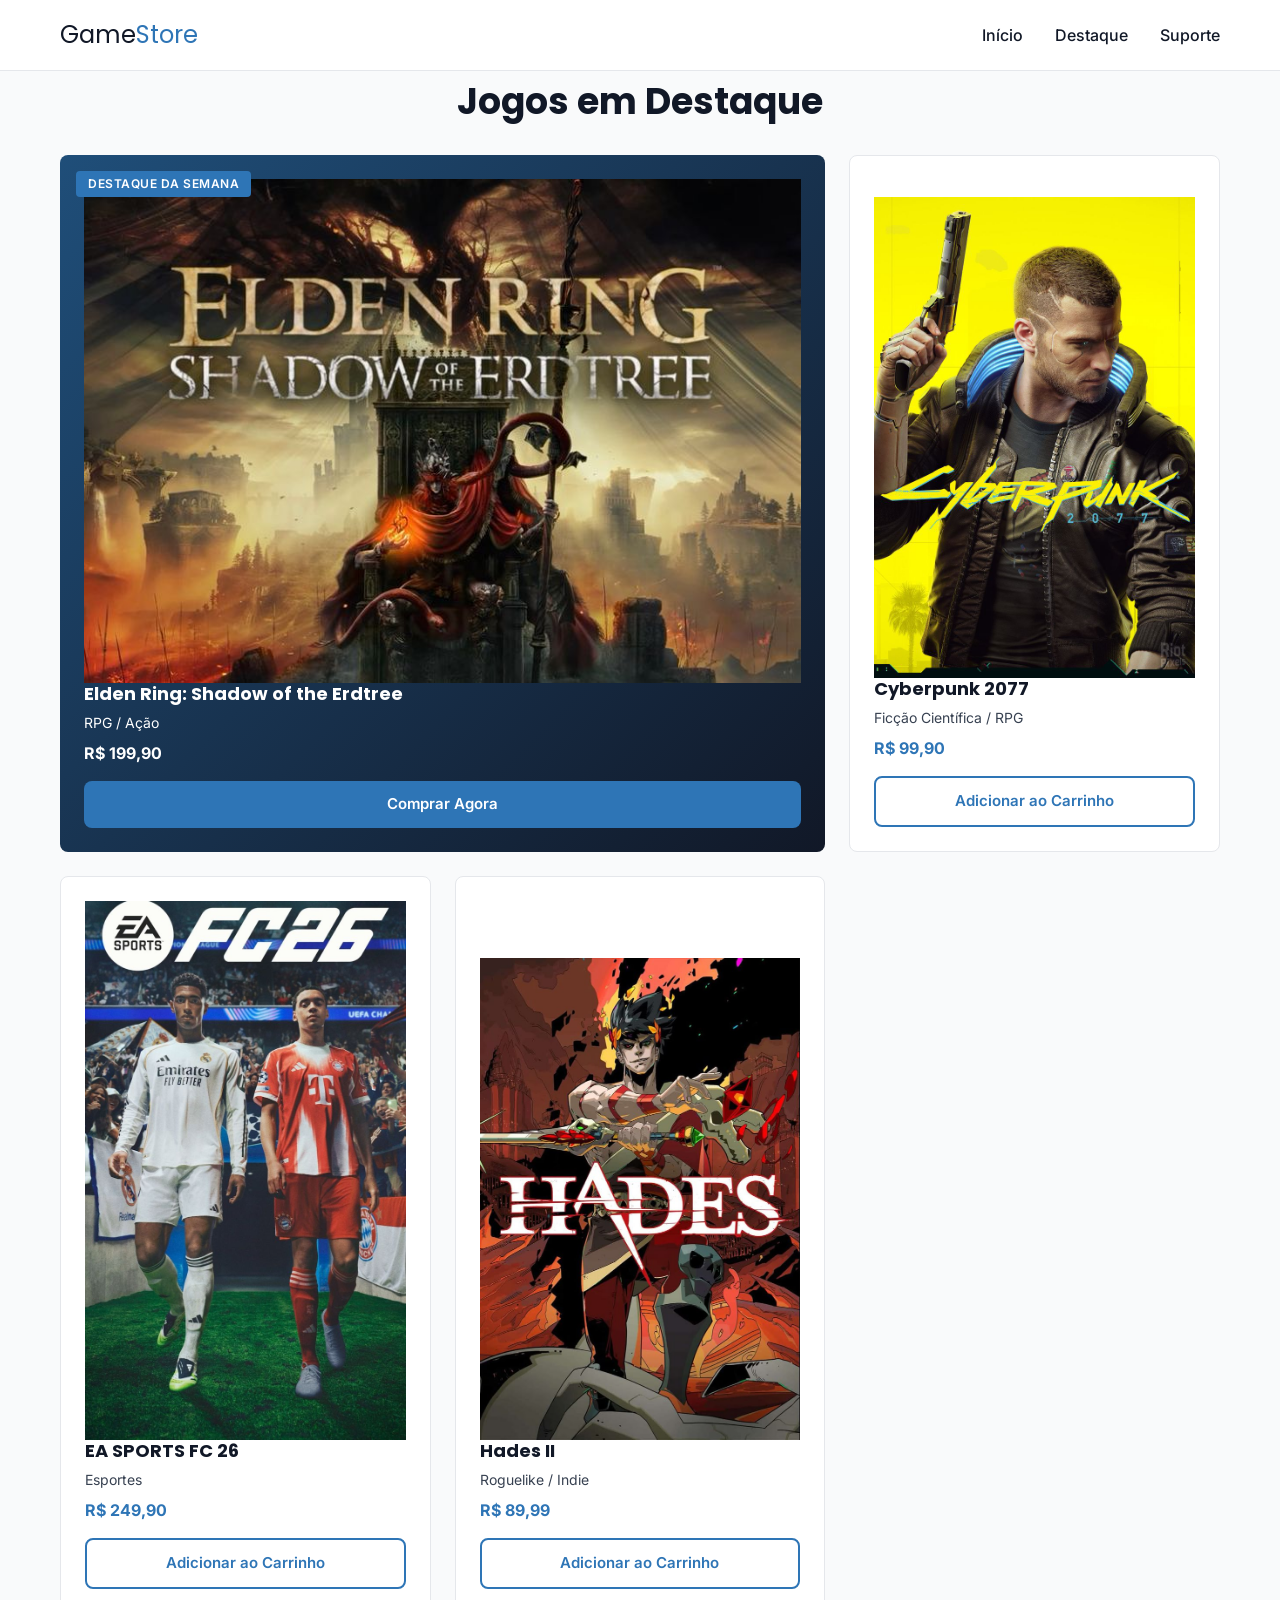
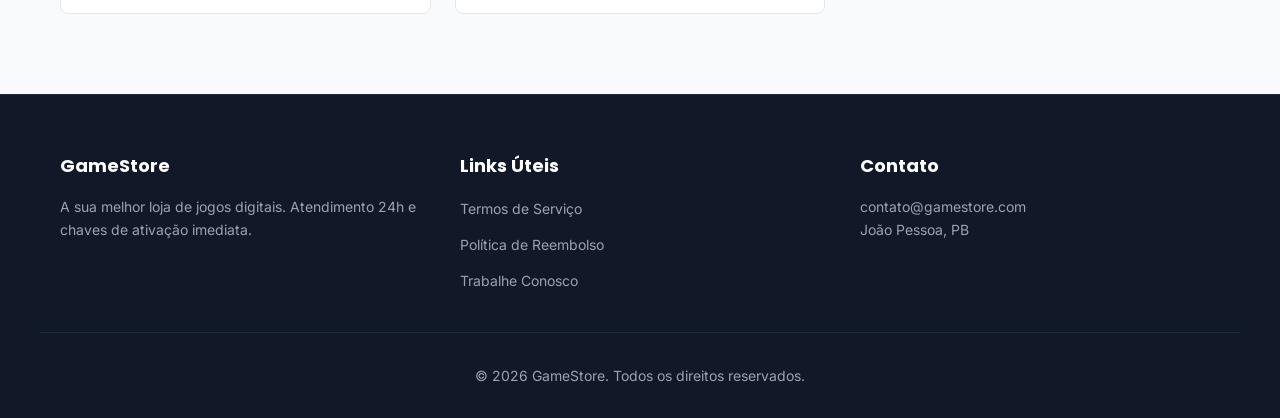
==== commit 76182ee6: "Link navbar" ====
--- a/index.html
+++ b/index.html
@@ -33,8 +33,7 @@
 
             <ul class="navbar__menu">
                 <li class="navbar__item"><a href="#" class="navbar__link">Início</a></li>
-                <li class="navbar__item"><a href="#" class="navbar__link">Catálogo</a></li>
-                <li class="navbar__item"><a href="#" class="navbar__link">Promoções</a></li>
+                <li class="navbar__item"><a href="#Destaque" class="navbar__link">Destaque</a></li>
                 <li class="navbar__item"><a href="#Suporte" class="navbar__link">Suporte</a></li>
             </ul>
         </nav>
@@ -47,7 +46,7 @@
                 
                 <div class="cards-grid">
                     <article class="card card--featured">
-                        <div class="card__badge">Destaque da Semana</div>
+                        <div id="Destaque" class="card__badge">Destaque da Semana</div>
                         <img src="imagens/Shadow of the Erdtree (trailer).jpg" alt="Capa do Jogo Shadow">
                         <div class="card__content">
                             <h3 class="card__title">Elden Ring: Shadow of the Erdtree</h3>
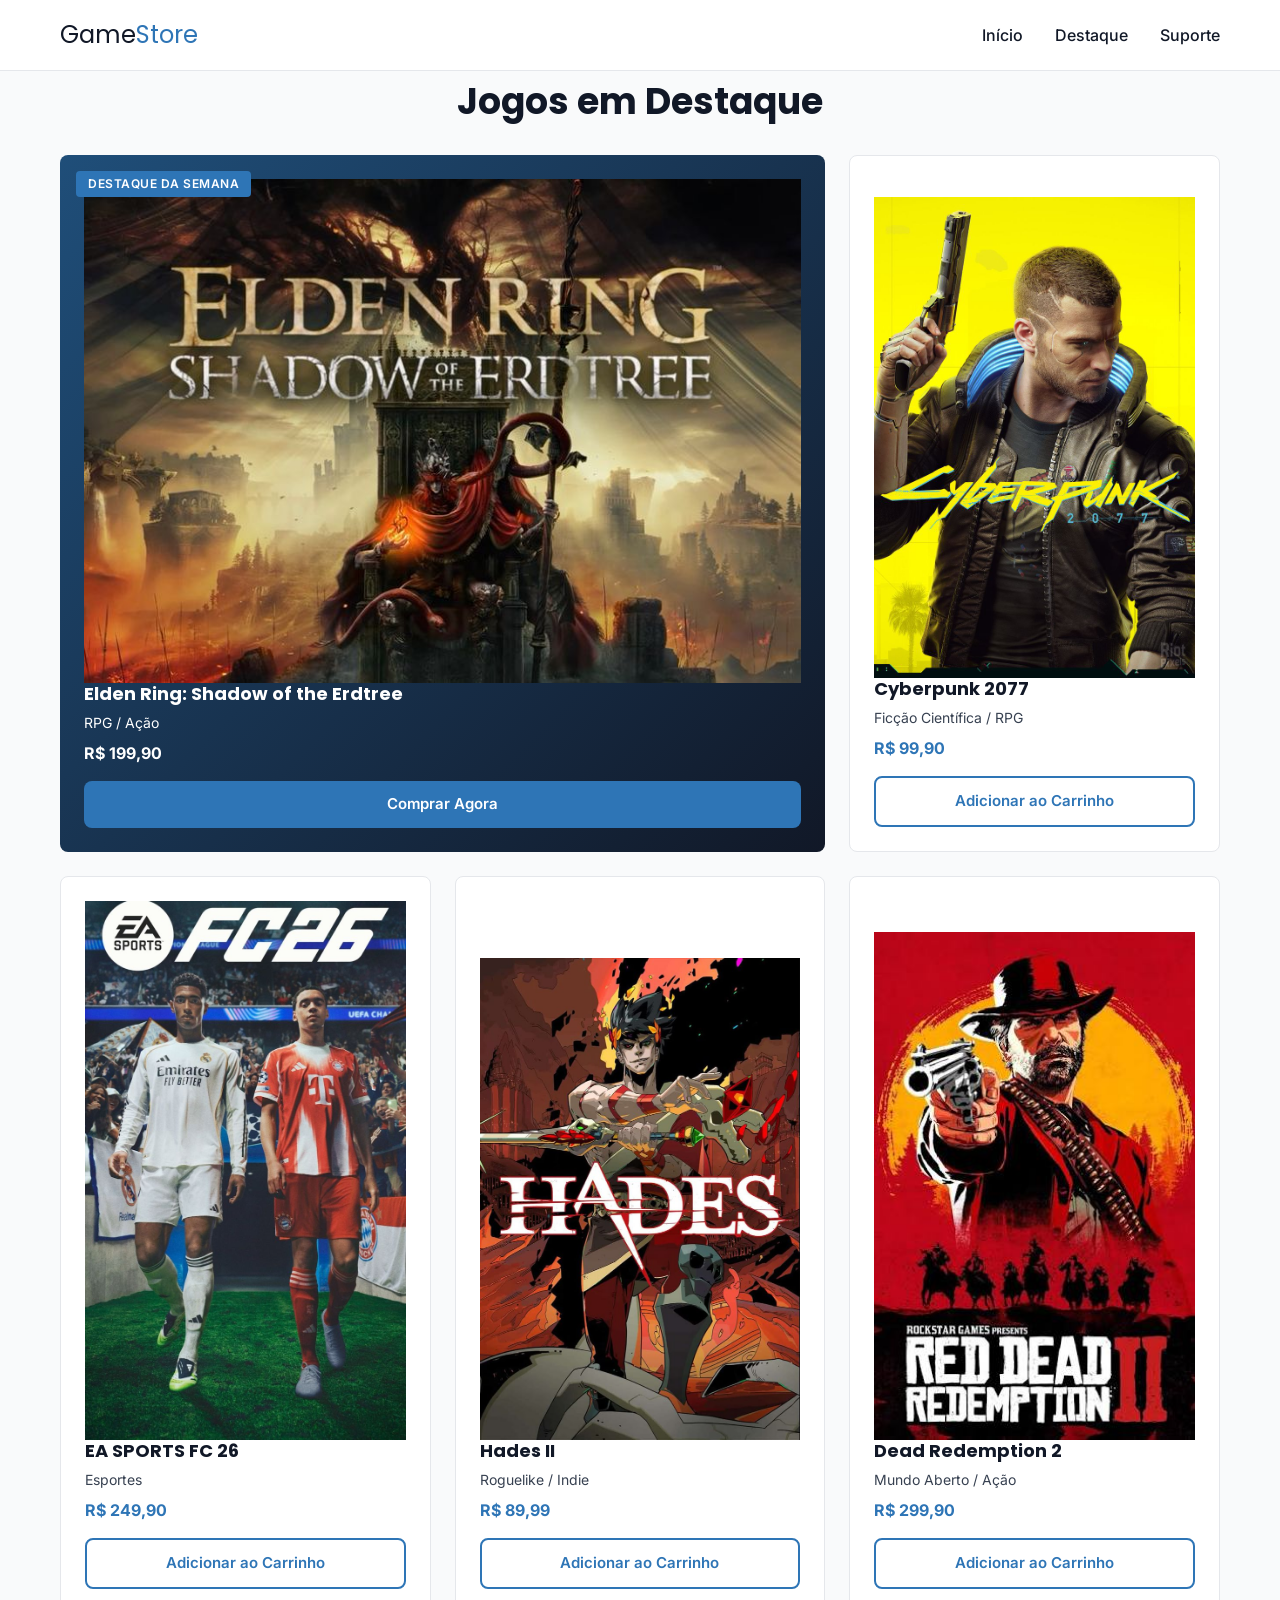
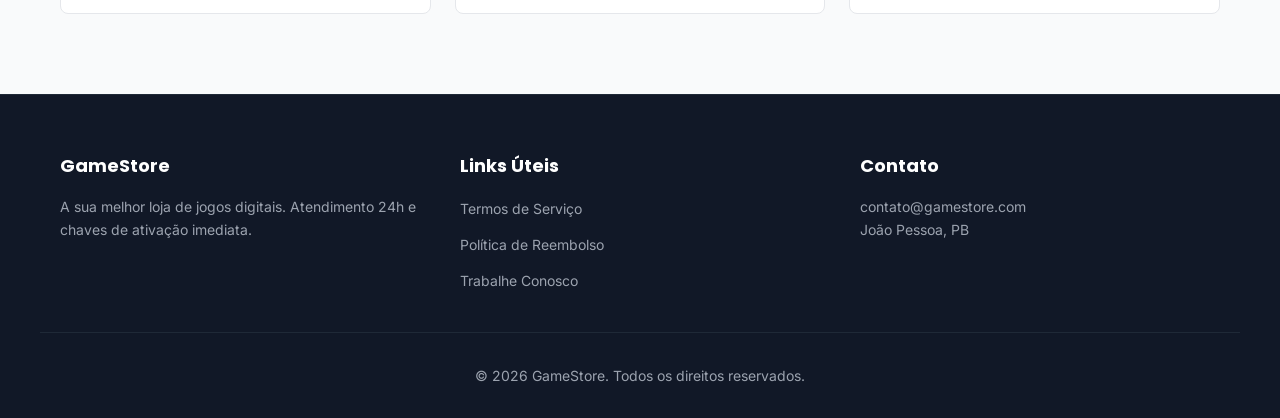
==== commit 84d9f146: "Adicionei mais um jogo" ====
--- a/index.html
+++ b/index.html
@@ -85,6 +85,15 @@
                             <button class="btn btn--outline">Adicionar ao Carrinho</button>
                         </div>
                     </article>
+
+                    <article class="card">
+                        <img src="imagens/dead22.jpg" alt="Capa do Jogo Hades II">
+                        <div class="card__content">
+                            <h3 class="card__title">Dead Redemption 2</h3>
+                            <p class="card__category">Mundo Aberto / Ação</p>
+                            <p class="card__price">R$ 299,90</p>
+                            <button class="btn btn--outline">Adicionar ao Carrinho</button>
+                        </div>
                 </div>
             </div>
         </section>
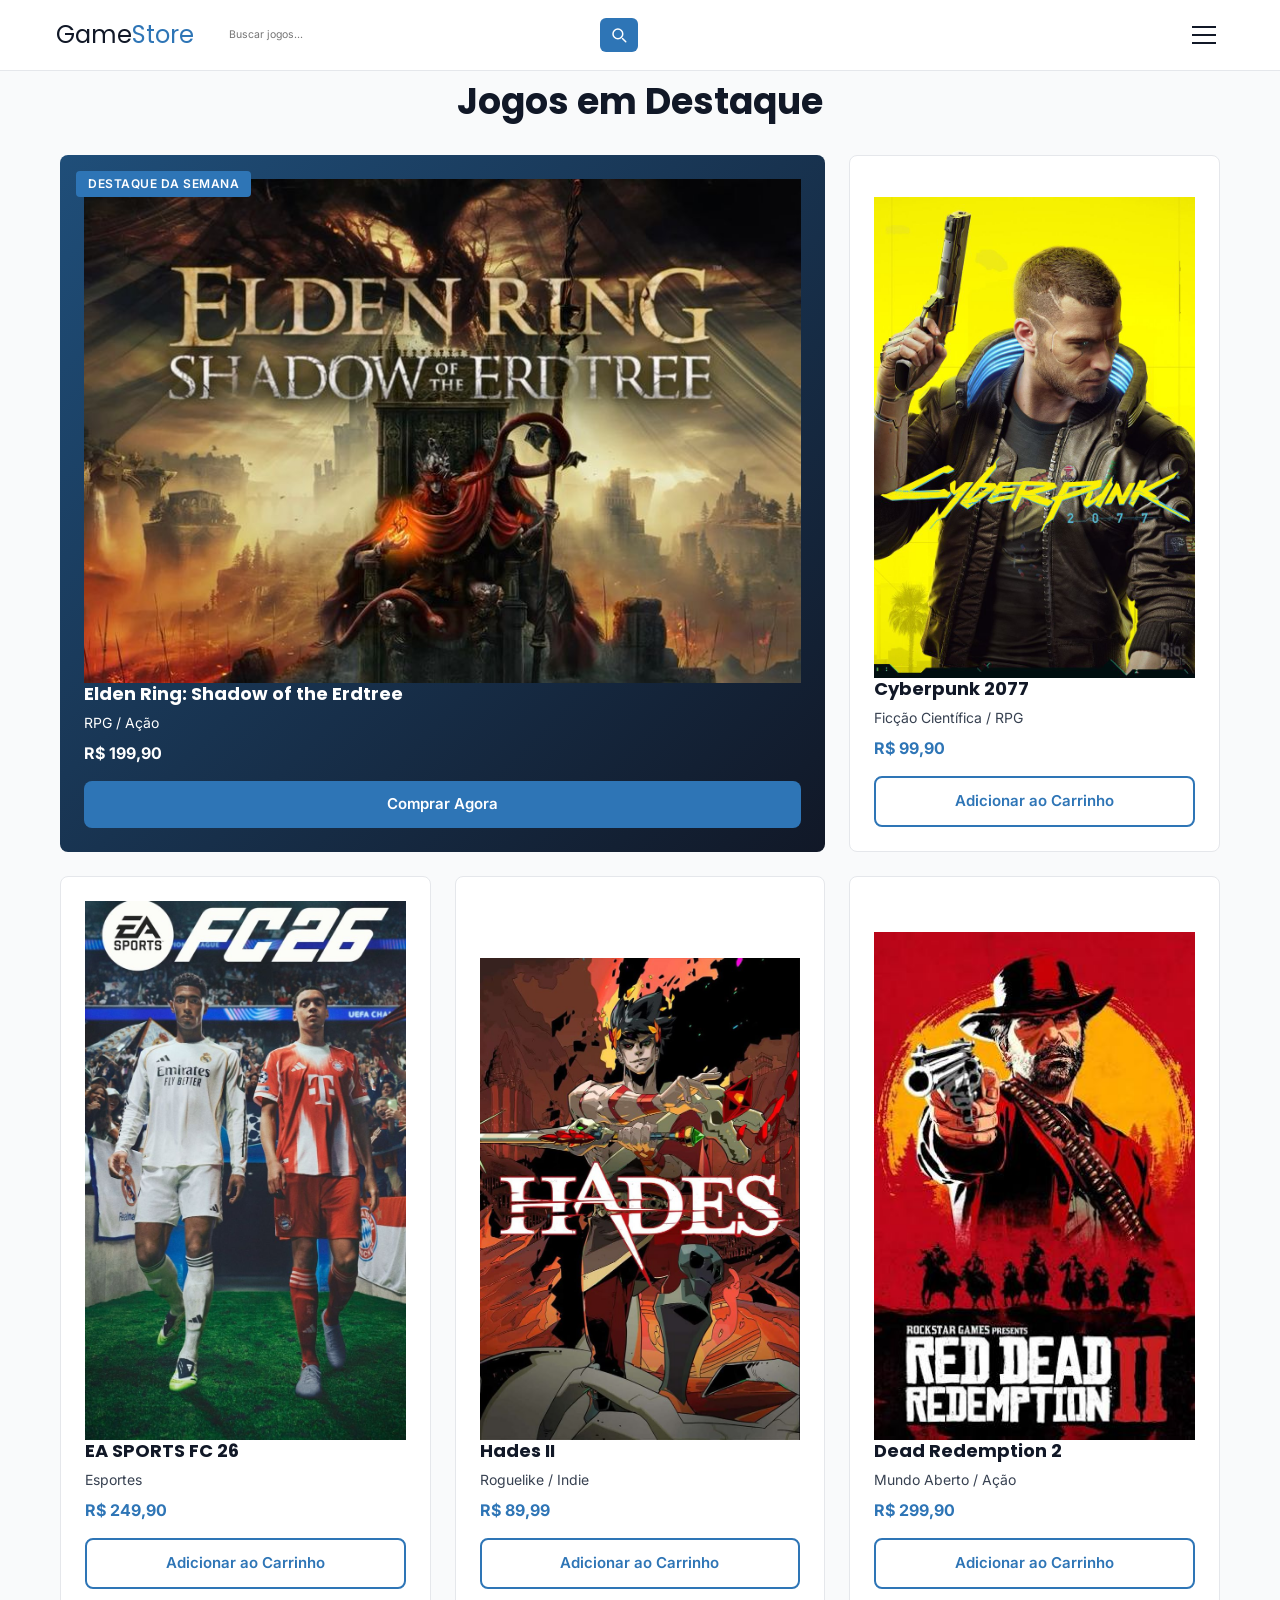
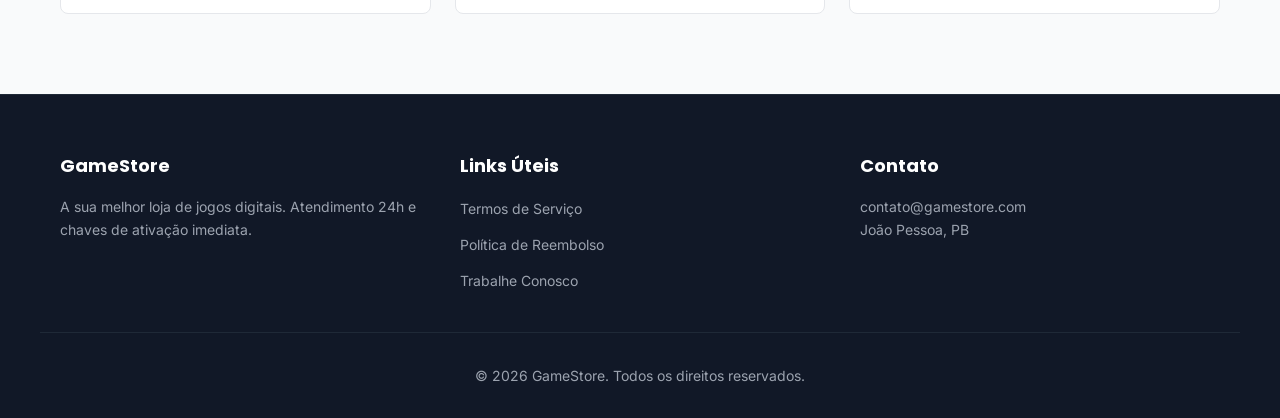
==== commit 7bd29631: "Adiciona o input de pesquisa" ====
--- a/index.html
+++ b/index.html
@@ -27,6 +27,17 @@
         <nav class="navbar">
             <a href="#" class="navbar__logo">Game<span>Store</span></a>
             
+            
+            <div class="navbar__search">
+                <input id="search" type="text" class="navbar__search-input" placeholder="Buscar jogos..." aria-label="Buscar jogos">
+                <button class="navbar__search-btn" aria-label="Pesquisar">
+                    <svg width="18" height="18" viewBox="0 0 24 24" fill="none" aria-hidden="true" focusable="false">
+                        <path d="M21 21l-4.35-4.35" stroke="currentColor" stroke-width="2" stroke-linecap="round" stroke-linejoin="round"/>
+                        <circle cx="10.5" cy="10.5" r="6.5" stroke="currentColor" stroke-width="2" stroke-linecap="round" stroke-linejoin="round"/>
+                    </svg>
+                </button>
+            </div>
+
             <button class="navbar__toggle" aria-label="Abrir menu" aria-expanded="false">
                 <span class="navbar__hamburger"></span>
             </button>
--- a/css/variables.css
+++ b/css/variables.css
@@ -1,5 +1,3 @@
-
-
 :root {
     /* --- TOKENS PRIMITIVOS (Uso Interno) --- */
     --_color-blue-500: #2E75B6;
@@ -79,4 +77,14 @@
         --color-text-secondary: var(--_color-gray-400);
         --color-border: var(--_color-gray-700);
     }
+}
+
+/* Escala para telas grandes / projeção */
+@media (min-width: 1600px) {
+    :root {
+        --font-size-base: 18px;      /* aumenta tamanho base */
+        --font-size-lg: 1.125rem;    /* títulos/elementos maiores */
+        --font-size-xl: 1.375rem;
+        --space-5: calc(var(--space-5, 16px) * 1.1); /* aumenta espaçamento levemente */
+    }
 }
--- a/css/components/navbar.css
+++ b/css/components/navbar.css
@@ -16,12 +16,13 @@
 
 .navbar {
     display: flex;
-    justify-content: space-between;
     align-items: center;
+    gap: 12px;
     max-width: 1200px;
     height: 7rem;
     margin-inline: auto;
     padding-inline: var(--space-5);
+    padding: 12px 16px;
 }
 
 .navbar__logo {
@@ -65,10 +66,13 @@
     display: block;
     cursor: pointer;
     padding: var(--space-2);
+    margin-left: auto; 
+    order: 3;
+    flex: 0 0 auto;
 }
 
 .navbar__hamburger {
-    display: block;
+    display: grid;
     width: 24px;
     height: 2px;
     background-color: var(--color-text-primary);
@@ -88,20 +92,79 @@
 .navbar__hamburger::before { top: -8px; }
 .navbar__hamburger::after { bottom: -8px; }
 
-/* Desktop */
-@media (min-width: 768px) {
-    .navbar__toggle {
-        display: none;
+/* input ocupa todo o espaço disponível */
+.navbar__search {
+    flex: 1 1 60%;
+    max-width: 420px;
+    min-width: 140px;
+    margin: 0 12px;
+    display: flex;
+    align-items: center;
+    gap: 8px; 
+}
+
+/* garante que o input encolha corretamente em containers flex */
+.navbar__search-input {
+    flex: 1 1 auto;
+    min-width: 0;
+    width: auto; 
+    box-sizing: border-box;
+    padding: 8px 10px;
+    border-radius: 6px;
+    border: 1px solid rgba(255,255,255,0.12);
+    background: transparent;
+    color: inherit;
+    font-size: 1.05rem; /
+}
+
+/* botão de buscar */
+.navbar__search-btn {
+    flex: 0 0 auto;
+    display: inline-flex;
+    align-items: center;
+    justify-content: center;
+    background: var(--color-primary);
+    color: #fff;
+    border: none;
+    padding: 8px 10px;
+    border-radius: 6px;
+    cursor: pointer;
+    line-height: 0;
+    transition: opacity 0.15s ease, transform 0.08s ease;
+}
+
+.navbar__search-btn svg { color: inherit; display:block; }
+
+.navbar__search-btn:active { transform: translateY(1px); }
+.navbar__search-btn:focus { outline: 2px solid rgba(255,255,255,0.12); outline-offset: 2px; }
+
+/* ajusta em telas pequenas */
+@media (max-width: 520px) {
+    .navbar__search {
+        max-width: 220px;
     }
-    
-    .navbar__menu {
-        position: static;
-        display: flex;
-        flex-direction: row;
-        width: auto;
-        background-color: transparent;
-        border-bottom: none;
-        padding: 0;
-        gap: var(--space-8);
+    .navbar__search-input {
+        font-size: 1rem;
     }
+    .navbar__search-btn {
+        padding: 7px 8px;
+    }
+}
+
+/* projetor / telas muito largas */
+@media (min-width: 1600px) {
+  .navbar__search {
+    max-width: 520px;
+    min-width: 260px;
+  }
+
+  .navbar__search-input {
+    font-size: 1.2rem;
+    padding: 10px 14px;
+  }
+
+  .navbar__search-btn {
+    padding: 10px 12px;
+    border-radius: 8px;
+  }
 }
